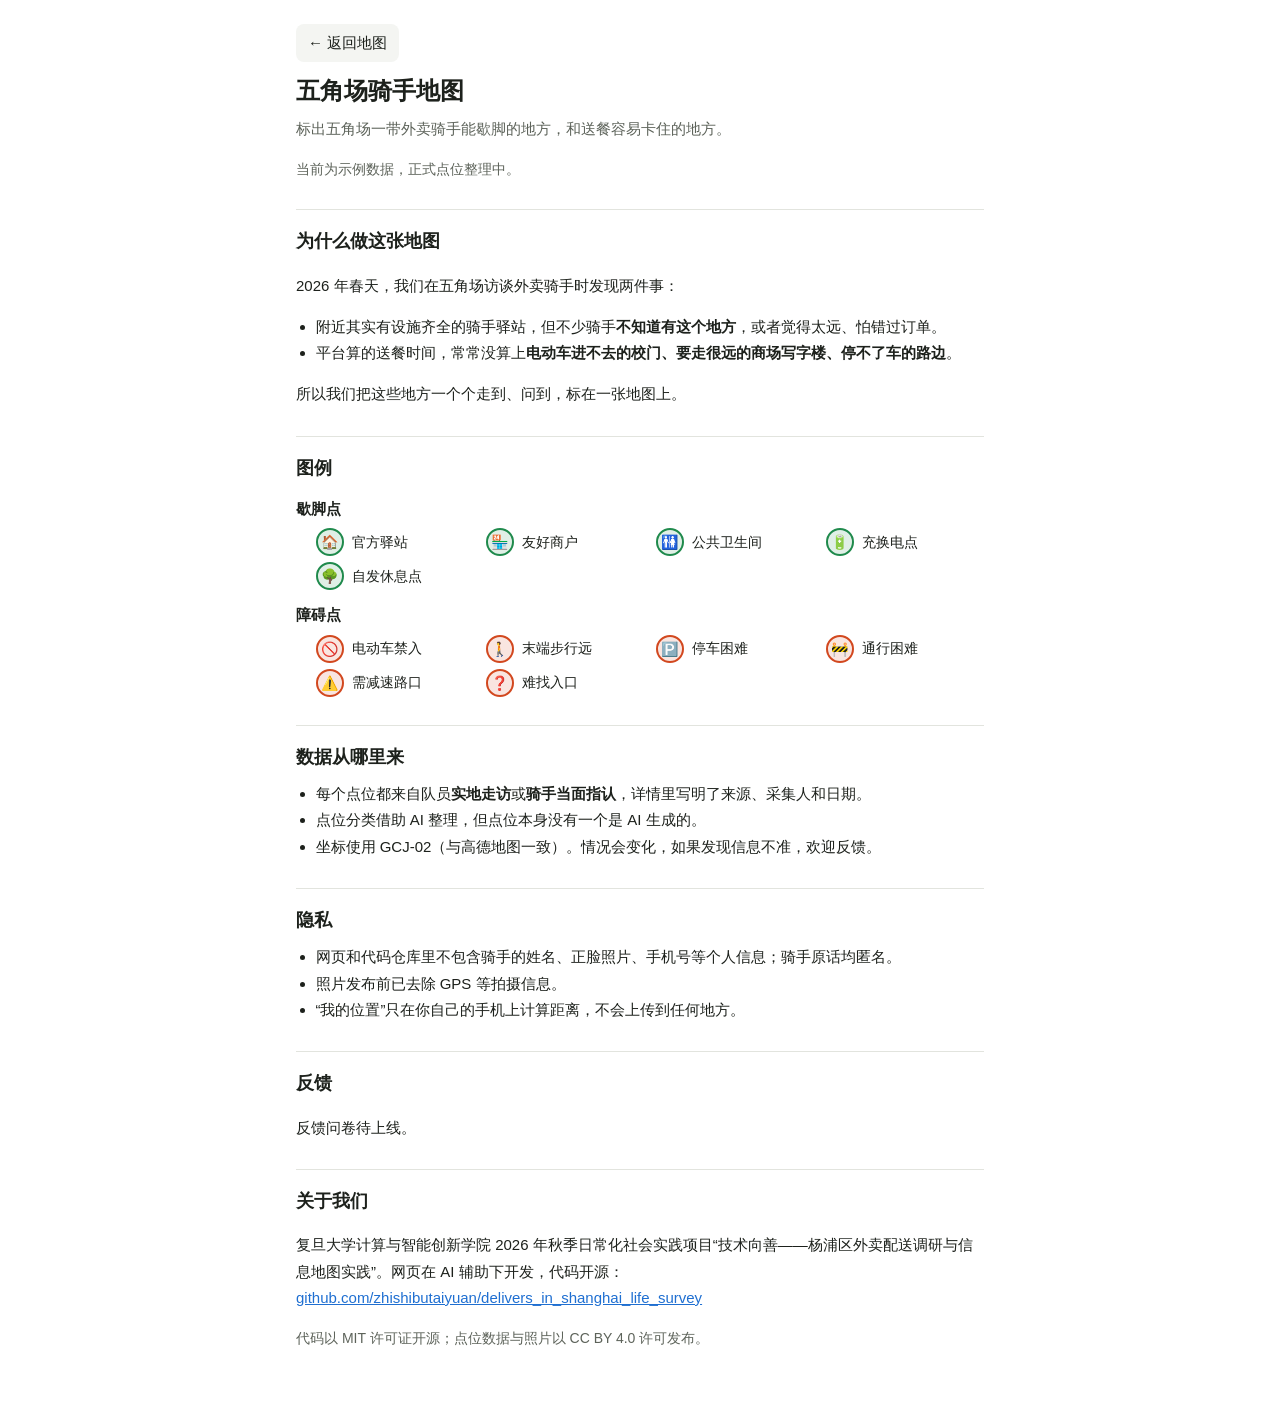
==== about.html @ ed9de967 "五角场骑手地图：网页框架、数据工具与调研文档 - 网页：Leaflet 地图，歇脚点/障碍点标注与合并，类型筛选，名称和标签搜索，   点位详情，我的位置与距离排序，高德导航，坐标拾取，手机底部面板 " ====
<!doctype html>
<html lang="zh-CN">
<head>
  <meta charset="utf-8">
  <meta name="viewport" content="width=device-width, initial-scale=1">
  <title>关于 · 五角场骑手地图</title>
  <link rel="icon" href="data:image/svg+xml,%3Csvg xmlns='http://www.w3.org/2000/svg' viewBox='0 0 32 32'%3E%3Cpath d='M16 2C10 2 6 6.5 6 12c0 7.5 10 18 10 18s10-10.5 10-18C26 6.5 22 2 16 2z' fill='%231f8a4c'/%3E%3Ccircle cx='16' cy='12' r='4' fill='white'/%3E%3C/svg%3E">
  <link rel="stylesheet" href="css/style.css">
  <style>
    html, body { height: auto; }
    .about { max-width: 720px; margin: 0 auto; padding: 24px 16px 48px; line-height: 1.75; font-size: 15px; }
    .about h1 { font-size: 24px; margin: 8px 0 4px; }
    .about h2 { font-size: 18px; margin: 28px 0 8px; padding-top: 16px; border-top: 1px solid var(--line); }
    .about .lead { color: var(--text-2); margin: 0 0 8px; }
    .about a { color: var(--accent); }
    .about ul { padding-left: 1.3em; margin: 6px 0; }
    .about .back { display: inline-block; text-decoration: none; padding: 6px 12px; background: var(--bg-soft); border-radius: 8px; color: var(--text); }
    .legend { display: grid; grid-template-columns: repeat(auto-fill, minmax(150px, 1fr)); gap: 6px 12px; margin: 8px 0; padding: 0; list-style: none; }
    .legend li { display: flex; align-items: center; gap: 8px; font-size: 14px; }
    .legend .ic { width: 28px; height: 28px; border-radius: 50%; display: grid; place-items: center; border: 2px solid var(--c); background: color-mix(in srgb, var(--c) 14%, white); font-size: 14px; flex: none; }
    .legend-title { font-weight: 600; margin-top: 12px; }
    .stats { color: var(--text-2); font-size: 14px; }
  </style>
</head>
<body>
  <main class="about">
    <a class="back" href="index.html">← 返回地图</a>
    <h1>五角场骑手地图</h1>
    <p class="lead">标出五角场一带外卖骑手能歇脚的地方，和送餐容易卡住的地方。</p>
    <p class="stats" id="stats"></p>

    <h2>为什么做这张地图</h2>
    <p>2026 年春天，我们在五角场访谈外卖骑手时发现两件事：</p>
    <ul>
      <li>附近其实有设施齐全的骑手驿站，但不少骑手<strong>不知道有这个地方</strong>，或者觉得太远、怕错过订单。</li>
      <li>平台算的送餐时间，常常没算上<strong>电动车进不去的校门、要走很远的商场写字楼、停不了车的路边</strong>。</li>
    </ul>
    <p>所以我们把这些地方一个个走到、问到，标在一张地图上。</p>

    <h2>图例</h2>
    <div id="legend"></div>

    <h2>数据从哪里来</h2>
    <ul>
      <li>每个点位都来自队员<strong>实地走访</strong>或<strong>骑手当面指认</strong>，详情里写明了来源、采集人和日期。</li>
      <li>点位分类借助 AI 整理，但点位本身没有一个是 AI 生成的。</li>
      <li>坐标使用 GCJ-02（与高德地图一致）。情况会变化，如果发现信息不准，欢迎反馈。</li>
    </ul>

    <h2>隐私</h2>
    <ul>
      <li>网页和代码仓库里不包含骑手的姓名、正脸照片、手机号等个人信息；骑手原话均匿名。</li>
      <li>照片发布前已去除 GPS 等拍摄信息。</li>
      <li>“我的位置”只在你自己的手机上计算距离，不会上传到任何地方。</li>
    </ul>

    <h2>反馈</h2>
    <p id="feedback"></p>

    <h2>关于我们</h2>
    <p>复旦大学计算与智能创新学院 2026 年秋季日常化社会实践项目“技术向善——杨浦区外卖配送调研与信息地图实践”。网页在 AI 辅助下开发，代码开源：<a id="repo" href="#"></a></p>
    <p class="stats">代码以 MIT 许可证开源；点位数据与照片以 CC BY 4.0 许可发布。</p>
  </main>

  <script src="data/taxonomy.js"></script>
  <script src="data/points.js"></script>
  <script src="js/config.js"></script>
  <script>
    (function () {
      var TAX = window.RIDER_MAP_TAXONOMY, CFG = window.RIDER_MAP_CONFIG;
      var DATA = window.RIDER_MAP_DATA || { points: [] };
      var esc = function (s) { var d = document.createElement("div"); d.textContent = s; return d.innerHTML; };

      var html = "";
      TAX.categories.forEach(function (c) {
        html += '<div class="legend-title">' + esc(c.label) + '</div><ul class="legend">';
        c.subtypes.forEach(function (s) {
          html += '<li style="--c:' + c.color + '" title="' + esc(s.hint) + '"><span class="ic">' + s.icon + "</span>" + esc(s.label) + "</li>";
        });
        html += "</ul>";
      });
      document.getElementById("legend").innerHTML = html;

      var n = { rest: 0, obstacle: 0 };
      DATA.points.forEach(function (p) { n[p.category] = (n[p.category] || 0) + 1; });
      document.getElementById("stats").textContent = DATA.isSample
        ? "当前为示例数据，正式点位整理中。"
        : "目前收录歇脚点 " + n.rest + " 个、障碍点 " + n.obstacle + " 个" + (DATA.generatedAt ? "，更新于 " + DATA.generatedAt : "") + "。";

      var fb = document.getElementById("feedback");
      if (CFG.feedbackUrl) {
        fb.innerHTML = '发现信息不准、或者知道别的歇脚点和难送的地方？<a href="' + esc(CFG.feedbackUrl) + '" target="_blank" rel="noopener">填写反馈问卷</a>。';
      } else {
        fb.textContent = "反馈问卷待上线。";
      }
      var repo = document.getElementById("repo");
      repo.href = CFG.repoUrl;
      repo.textContent = CFG.repoUrl.replace(/^https?:\/\//, "");
    })();
  </script>
</body>
</html>
---- css/style.css ----
:root {
  --bg: #ffffff;
  --bg-soft: #f4f5f2;
  --line: #e2e4de;
  --text: #1d211c;
  --text-2: #5d635a;
  --rest: #1f8a4c;
  --obstacle: #d2481f;
  --accent: #1f6fd1;
  --sample: #fff4d6;
  --sample-line: #e8c565;
  --radius: 12px;
  --panel-w: 360px;
  --shadow: 0 6px 24px rgba(20, 30, 20, 0.16);
  font-family: -apple-system, BlinkMacSystemFont, "PingFang SC", "Hiragino Sans GB", "Microsoft YaHei", "Noto Sans CJK SC", sans-serif;
  color: var(--text);
}

* { box-sizing: border-box; }
[hidden] { display: none !important; }
html, body { height: 100%; margin: 0; background: var(--bg); }
button, input { font: inherit; color: inherit; }
button { cursor: pointer; }

#app { position: fixed; inset: 0; display: flex; }
#map { flex: 1; height: 100%; background: #e9ece6; }

/* ---------- 面板 ---------- */
.panel {
  width: var(--panel-w);
  flex: none;
  height: 100%;
  overflow-y: auto;
  background: var(--bg);
  border-right: 1px solid var(--line);
  z-index: 500;
  padding-bottom: 24px;
}
.sheet-handle { display: none; }

.panel-head {
  display: flex; align-items: center; justify-content: space-between;
  padding: 16px 16px 8px;
}
.panel-head h1 { margin: 0; font-size: 20px; letter-spacing: 0.02em; }
.head-link { color: var(--text-2); text-decoration: none; font-size: 14px; padding: 6px 10px; border-radius: 8px; background: var(--bg-soft); }
.head-link:hover { color: var(--text); }

.sample-banner {
  margin: 4px 16px 8px; padding: 8px 12px; font-size: 13px; line-height: 1.5;
  background: var(--sample); border: 1px solid var(--sample-line); border-radius: 8px;
}

.search { position: relative; margin: 8px 16px 10px; }
.search input {
  width: 100%; height: 44px; padding: 0 40px 0 14px; font-size: 15px;
  border: 1px solid var(--line); border-radius: 10px; background: var(--bg-soft); outline: none;
}
.search input:focus { border-color: var(--accent); background: var(--bg); }
.search input::-webkit-search-cancel-button { display: none; }
.q-clear {
  position: absolute; right: 6px; top: 6px; width: 32px; height: 32px;
  border: 0; border-radius: 50%; background: transparent; font-size: 20px; color: var(--text-2);
}

/* 筛选 */
.filters { margin: 0 16px 8px; border: 1px solid var(--line); border-radius: var(--radius); }
.filters > summary { padding: 10px 12px; font-size: 14px; color: var(--text-2); cursor: pointer; user-select: none; }
#filter-groups { padding: 0 12px 10px; }
.fgroup { border: 0; margin: 0 0 6px; padding: 0; }
.fgroup legend { padding: 4px 0; font-weight: 600; font-size: 15px; }
.fgroup legend label { display: flex; align-items: center; gap: 6px; cursor: pointer; }
.fgroup legend .dot { width: 10px; height: 10px; border-radius: 50%; background: var(--c); }
.fgroup legend .count { color: var(--text-2); font-weight: 400; font-size: 13px; }
.fgroup input[type="checkbox"] { accent-color: var(--c); width: 16px; height: 16px; margin: 0; }
.chips { display: flex; flex-wrap: wrap; gap: 6px; }
.chip input { position: absolute; opacity: 0; pointer-events: none; }
.chip span {
  display: inline-block; padding: 6px 10px; font-size: 13px; border-radius: 999px;
  border: 1px solid var(--line); background: var(--bg); color: var(--text-2); cursor: pointer;
}
.chip span em { font-style: normal; opacity: 0.7; }
.chip input:checked + span { border-color: var(--c); color: var(--text); background: color-mix(in srgb, var(--c) 10%, white); }
.chip input:focus-visible + span { outline: 2px solid var(--accent); outline-offset: 1px; }

/* 列表 */
.result-meta { margin: 6px 16px; font-size: 13px; color: var(--text-2); }
.results { list-style: none; margin: 0; padding: 0 8px; }
.item {
  width: 100%; display: flex; align-items: center; gap: 10px; text-align: left;
  padding: 10px 8px; border: 0; border-radius: 10px; background: transparent;
}
.item:hover, .item:focus-visible { background: var(--bg-soft); outline: none; }
.item-icon {
  flex: none; width: 36px; height: 36px; border-radius: 50%; display: grid; place-items: center; font-size: 18px;
  background: color-mix(in srgb, var(--c) 14%, white); border: 2px solid var(--c);
}
.item-body { flex: 1; min-width: 0; display: flex; flex-direction: column; gap: 2px; }
.item-name { font-size: 15px; font-weight: 600; overflow: hidden; text-overflow: ellipsis; white-space: nowrap; }
.item-sub { font-size: 12px; color: var(--text-2); overflow: hidden; text-overflow: ellipsis; white-space: nowrap; }
.item-dist { flex: none; font-size: 12px; color: var(--text-2); }
.empty { padding: 16px 8px; color: var(--text-2); font-size: 14px; }

/* 详情 */
#view-detail { padding: 0 16px; }
.detail-back { border: 0; background: var(--bg-soft); padding: 8px 12px; border-radius: 8px; font-size: 14px; margin: 4px 0 12px; }
.d-type { display: inline-flex; align-items: center; gap: 6px; font-size: 13px; padding: 4px 10px 4px 4px; border-radius: 999px; background: color-mix(in srgb, var(--c) 12%, white); color: var(--c); font-weight: 600; }
.d-type span { width: 24px; height: 24px; display: grid; place-items: center; background: var(--bg); border-radius: 50%; }
#detail h2 { margin: 10px 0 4px; font-size: 21px; line-height: 1.35; }
.d-addr { margin: 0 0 10px; color: var(--text-2); font-size: 14px; }
.d-tags { display: flex; flex-wrap: wrap; gap: 6px; margin-bottom: 10px; }
.d-tags span { font-size: 12px; padding: 3px 8px; border-radius: 6px; background: var(--bg-soft); border: 1px solid var(--line); }
.d-desc { font-size: 15px; line-height: 1.65; margin: 0 0 12px; }
.d-rows { display: grid; grid-template-columns: auto 1fr; gap: 6px 12px; font-size: 14px; margin: 0 0 12px; }
.d-rows dt { color: var(--text-2); }
.d-rows dd { margin: 0; }
.d-quote { margin: 0 0 12px; padding: 10px 12px; background: var(--bg-soft); border-left: 3px solid var(--text-2); border-radius: 0 8px 8px 0; font-size: 14px; line-height: 1.6; }
.d-quote cite { display: block; margin-top: 4px; font-style: normal; font-size: 12px; color: var(--text-2); }
.d-photos { display: grid; grid-template-columns: repeat(2, 1fr); gap: 6px; margin-bottom: 12px; }
.d-photos img { width: 100%; aspect-ratio: 4 / 3; object-fit: cover; border-radius: 8px; display: block; background: var(--bg-soft); }
.d-nav {
  display: block; text-align: center; padding: 12px; border-radius: 10px; margin: 4px 0 12px;
  background: var(--accent); color: #fff; text-decoration: none; font-weight: 600; font-size: 15px;
}
.d-source { font-size: 12px; color: var(--text-2); display: flex; align-items: center; gap: 8px; flex-wrap: wrap; }
.src { padding: 2px 8px; border-radius: 6px; border: 1px solid var(--line); color: var(--text); }
.src-field { background: #e8f3ec; border-color: #b9dcc6; }
.src-rider { background: #fdeee6; border-color: #f2c6b2; }
.src-both { background: #e9f0fb; border-color: #bcd0ef; }
.d-sample { font-size: 12px; color: #8a6400; background: var(--sample); padding: 6px 10px; border-radius: 6px; }

/* ---------- 地图元素 ---------- */
.pin-wrap { background: none; border: 0; }
.pin {
  width: 34px; height: 34px; margin: 1px 0 0;
  border-radius: 50% 50% 50% 0; transform: rotate(-45deg);
  background: var(--c); border: 2px solid #fff; box-shadow: 0 2px 6px rgba(0, 0, 0, 0.35);
  display: grid; place-items: center; transition: transform 0.15s;
}
.pin span { transform: rotate(45deg); font-size: 16px; line-height: 1; }
.pin.is-selected { transform: rotate(-45deg) scale(1.25); border-color: #111; z-index: 1; }
.cluster-wrap { background: none; border: 0; }
.cluster {
  width: 42px; height: 42px; border-radius: 50%; display: grid; place-items: center;
  box-shadow: 0 2px 6px rgba(0, 0, 0, 0.3);
}
.cluster span {
  width: 30px; height: 30px; border-radius: 50%; background: #fff; display: grid; place-items: center;
  font-weight: 700; font-size: 14px; color: var(--text);
}
.user-dot { fill: var(--accent); fill-opacity: 1; stroke: #fff; stroke-width: 3; }
.user-acc { fill: var(--accent); fill-opacity: 0.12; stroke: var(--accent); stroke-opacity: 0.4; stroke-width: 1; }

.map-btns a { display: grid !important; place-items: center; }
.map-btns svg { width: 18px; height: 18px; fill: none; stroke: #333; stroke-width: 2; stroke-linecap: round; stroke-linejoin: round; }
.map-btns #btn-locate svg circle:first-child { fill: #333; stroke: none; }
.map-btns a.is-on { background: #e7f0fc; }
.map-btns a.is-on svg { stroke: var(--accent); }
.map-btns a.is-on#btn-locate svg circle:first-child { fill: var(--accent); }
.leaflet-touch .leaflet-bar a { width: 36px; height: 36px; line-height: 36px; }
.leaflet-control-layers-toggle { width: 36px !important; height: 36px !important; }
.leaflet-container { font: inherit; }

/* 坐标拾取 */
body.picking #map { cursor: crosshair; }
body.picking .pin-wrap, body.picking .cluster-wrap { pointer-events: none; opacity: 0.55; }
.pick-bar {
  position: fixed; top: 12px; left: calc(var(--panel-w) + 12px); right: 64px; z-index: 900;
  display: flex; align-items: center; justify-content: space-between; gap: 10px; flex-wrap: wrap;
  background: #1d211c; color: #fff; padding: 10px 14px; border-radius: 10px; box-shadow: var(--shadow); font-size: 14px;
}
.pick-actions { display: flex; gap: 8px; }
.pick-actions button { border: 0; border-radius: 8px; padding: 6px 12px; background: #fff; color: #1d211c; font-size: 14px; }
.pick-actions #pick-exit { background: #444; color: #fff; }
.pick-pin { background: none; border: 0; }
.pick-pin div { width: 24px; height: 24px; border-radius: 50%; border: 3px solid #e0262f; background: rgba(224, 38, 47, 0.2); }
.pick-pop { font-size: 14px; line-height: 1.7; }
.pick-pop b { font-family: ui-monospace, Consolas, monospace; }
.pick-pop button { margin-top: 6px; width: 100%; padding: 8px; border: 0; border-radius: 8px; background: var(--accent); color: #fff; font-size: 13px; }
.pick-pop p { margin: 6px 0 0 !important; font-size: 12px; color: var(--text-2); }

.toast {
  position: fixed; left: calc(50% + var(--panel-w) / 2); bottom: 28px; transform: translate(-50%, 20px); opacity: 0; pointer-events: none;
  z-index: 1200; background: rgba(29, 33, 28, 0.92); color: #fff; padding: 8px 14px; border-radius: 999px; font-size: 14px;
  transition: opacity 0.2s, transform 0.2s; max-width: calc(100vw - 32px); text-align: center;
}
.toast.show { opacity: 1; transform: translate(-50%, 0); }

/* ---------- 手机：底部面板 ---------- */
@media (max-width: 760px) {
  #app { display: block; }
  #map { position: absolute; inset: 0; }
  .panel {
    position: fixed; left: 0; right: 0; bottom: 0; width: auto;
    border-right: 0; border-radius: 16px 16px 0 0; box-shadow: var(--shadow); z-index: 1100;
    transition: height 0.25s ease; padding-bottom: calc(16px + env(safe-area-inset-bottom));
  }
  .panel[data-sheet="closed"] { height: 172px; overflow: hidden; }
  .panel[data-sheet="half"] { height: 52vh; }
  .panel[data-sheet="open"] { height: 86vh; }
  .sheet-handle {
    display: block; width: 100%; height: 22px; border: 0; background: transparent; padding: 8px 0 0;
    position: sticky; top: 0; z-index: 2;
  }
  .sheet-handle span { display: block; width: 44px; height: 5px; border-radius: 3px; background: #c9ccc4; margin: 0 auto; }
  .panel-head { padding: 4px 16px 4px; }
  .panel-head h1 { font-size: 18px; }
  .sample-banner { font-size: 12px; padding: 6px 10px; }
  .search { margin: 6px 16px 8px; }
  .panel[data-sheet="closed"] .sample-banner { white-space: nowrap; overflow: hidden; text-overflow: ellipsis; }
  .pick-bar { left: 12px; right: 12px; top: auto; bottom: 184px; }
  .leaflet-bottom.leaflet-right { bottom: 172px; }
  .toast { left: 50%; top: 12px; bottom: auto; transform: translate(-50%, -20px); }
}
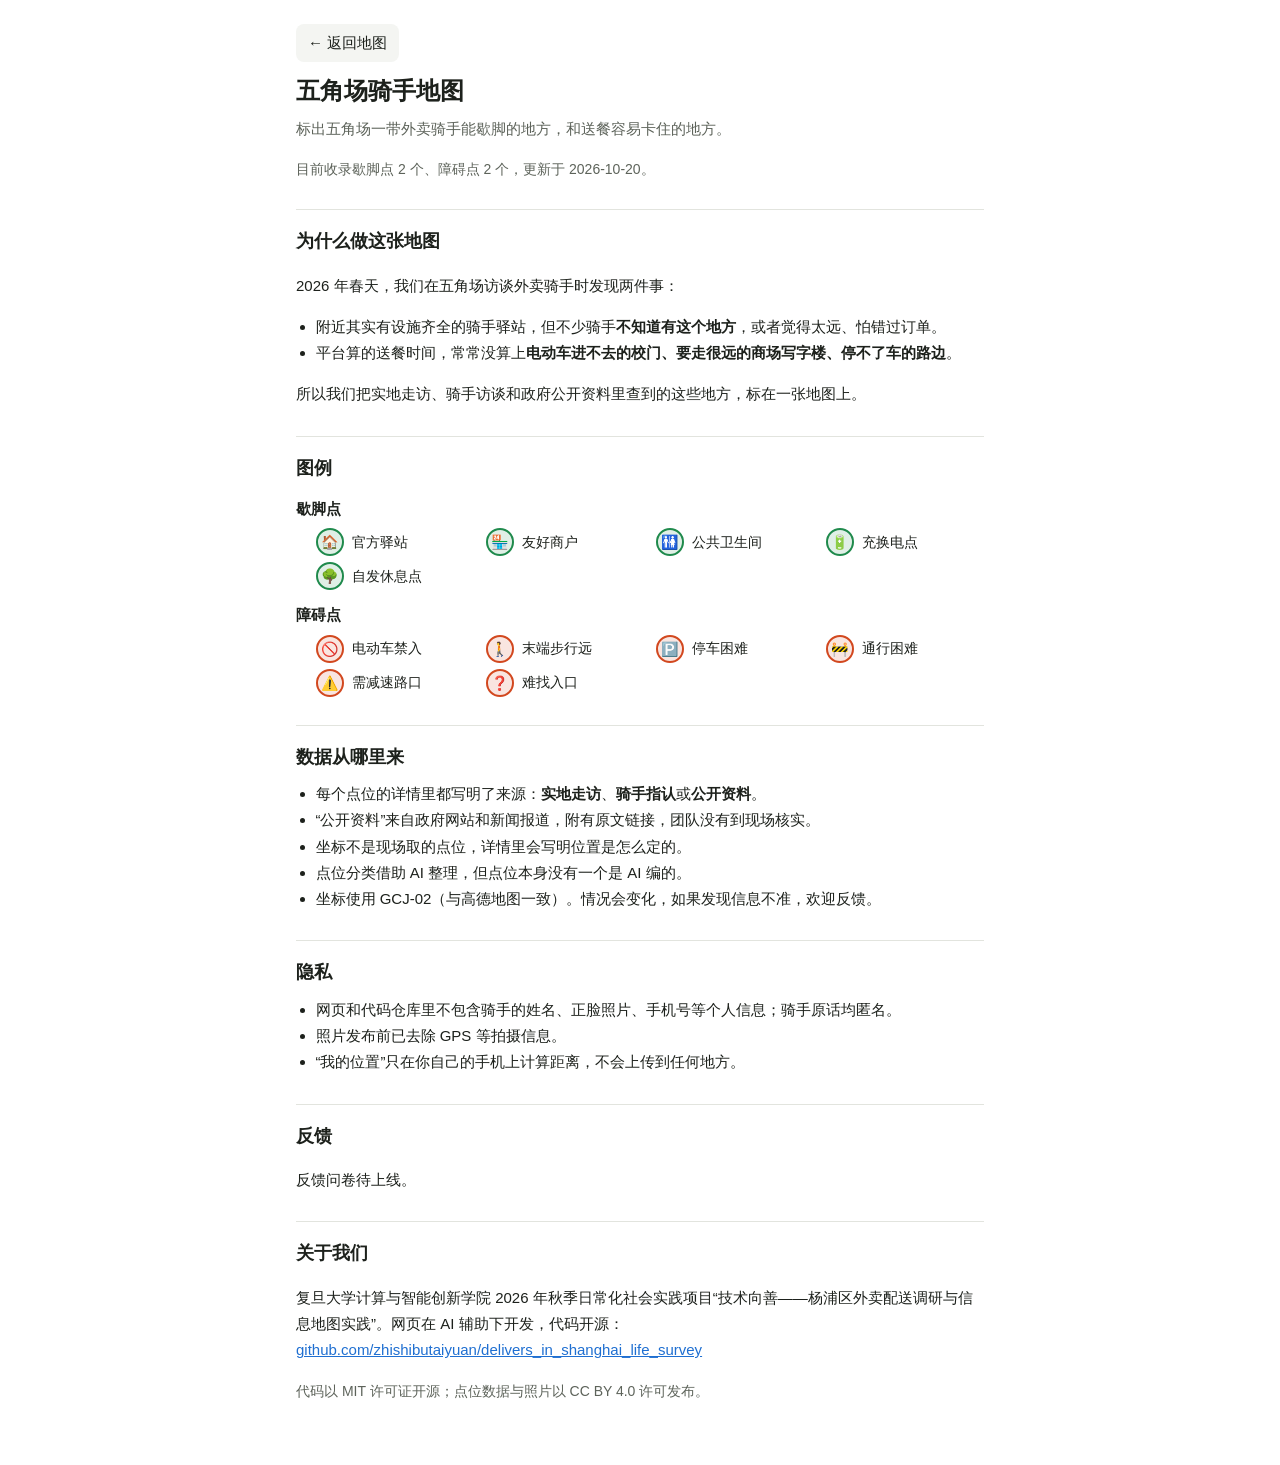
==== commit 4347d988: "改用真实点位：春季实地记录与政府公开资料，删除示例数据 - 数据：4 个点位（新心驿站、YOUNG北小站、诚品国际中环大厦周边、复旦邯郸校区），   每个点位标注来源、出处链接和坐标标定方式 - 新增" ====
--- a/about.html
+++ b/about.html
@@ -35,15 +35,17 @@
       <li>附近其实有设施齐全的骑手驿站，但不少骑手<strong>不知道有这个地方</strong>，或者觉得太远、怕错过订单。</li>
       <li>平台算的送餐时间，常常没算上<strong>电动车进不去的校门、要走很远的商场写字楼、停不了车的路边</strong>。</li>
     </ul>
-    <p>所以我们把这些地方一个个走到、问到，标在一张地图上。</p>
+    <p>所以我们把实地走访、骑手访谈和政府公开资料里查到的这些地方，标在一张地图上。</p>
 
     <h2>图例</h2>
     <div id="legend"></div>
 
     <h2>数据从哪里来</h2>
     <ul>
-      <li>每个点位都来自队员<strong>实地走访</strong>或<strong>骑手当面指认</strong>，详情里写明了来源、采集人和日期。</li>
-      <li>点位分类借助 AI 整理，但点位本身没有一个是 AI 生成的。</li>
+      <li>每个点位的详情里都写明了来源：<strong>实地走访</strong>、<strong>骑手指认</strong>或<strong>公开资料</strong>。</li>
+      <li>“公开资料”来自政府网站和新闻报道，附有原文链接，团队没有到现场核实。</li>
+      <li>坐标不是现场取的点位，详情里会写明位置是怎么定的。</li>
+      <li>点位分类借助 AI 整理，但点位本身没有一个是 AI 编的。</li>
       <li>坐标使用 GCJ-02（与高德地图一致）。情况会变化，如果发现信息不准，欢迎反馈。</li>
     </ul>
 
--- a/css/style.css
+++ b/css/style.css
@@ -11,6 +11,7 @@
   --sample-line: #e8c565;
   --radius: 12px;
   --panel-w: 360px;
+  --sheet-closed: 214px;   /* 手机底部面板收起时的高度 */
   --shadow: 0 6px 24px rgba(20, 30, 20, 0.16);
   font-family: -apple-system, BlinkMacSystemFont, "PingFang SC", "Hiragino Sans GB", "Microsoft YaHei", "Noto Sans CJK SC", sans-serif;
   color: var(--text);
@@ -43,8 +44,19 @@
   padding: 16px 16px 8px;
 }
 .panel-head h1 { margin: 0; font-size: 20px; letter-spacing: 0.02em; }
-.head-link { color: var(--text-2); text-decoration: none; font-size: 14px; padding: 6px 10px; border-radius: 8px; background: var(--bg-soft); }
+.head-actions { display: flex; gap: 6px; }
+.head-link { color: var(--text-2); text-decoration: none; font-size: 14px; padding: 6px 10px; border: 0; border-radius: 8px; background: var(--bg-soft); }
 .head-link:hover { color: var(--text); }
+.head-link[aria-pressed="true"] { background: var(--text); color: #fff; }
+
+/* 常用搜索 */
+.quick { display: flex; gap: 6px; margin: -2px 16px 10px; overflow-x: auto; scrollbar-width: none; }
+.quick::-webkit-scrollbar { display: none; }
+.quick button {
+  flex: none; padding: 6px 12px; font-size: 14px; border-radius: 999px;
+  border: 1px solid var(--line); background: var(--bg); color: var(--text);
+}
+.quick button:hover { background: var(--bg-soft); }
 
 .sample-banner {
   margin: 4px 16px 8px; padding: 8px 12px; font-size: 13px; line-height: 1.5;
@@ -127,6 +139,10 @@
 .src-field { background: #e8f3ec; border-color: #b9dcc6; }
 .src-rider { background: #fdeee6; border-color: #f2c6b2; }
 .src-both { background: #e9f0fb; border-color: #bcd0ef; }
+.src-public { background: #f1effa; border-color: #cfc7ec; }
+.d-note { font-size: 12px; line-height: 1.6; color: var(--text-2); margin: 6px 0 0; }
+.d-note a { color: var(--accent); }
+body.big .d-note { font-size: 15px; }
 .d-sample { font-size: 12px; color: #8a6400; background: var(--sample); padding: 6px 10px; border-radius: 6px; }
 
 /* ---------- 地图元素 ---------- */
@@ -139,6 +155,12 @@
 }
 .pin span { transform: rotate(45deg); font-size: 16px; line-height: 1; }
 .pin.is-selected { transform: rotate(-45deg) scale(1.25); border-color: #111; z-index: 1; }
+.pin-wrap.is-sample .pin { filter: saturate(0.45); }
+.sample-tag {
+  position: absolute; left: 50%; top: 36px; transform: translateX(-50%);
+  font-size: 11px; font-weight: 700; line-height: 1; padding: 2px 4px; border-radius: 4px; white-space: nowrap;
+  background: var(--sample); border: 1px solid var(--sample-line); color: #7a5600;
+}
 .cluster-wrap { background: none; border: 0; }
 .cluster {
   width: 42px; height: 42px; border-radius: 50%; display: grid; place-items: center;
@@ -186,6 +208,25 @@
 }
 .toast.show { opacity: 1; transform: translate(-50%, 0); }
 
+/* ---------- 大字模式 ---------- */
+body.big { --sheet-closed: 262px; }
+body.big .panel-head h1 { font-size: 22px; }
+body.big .head-link, body.big .quick button { font-size: 17px; padding: 8px 14px; }
+body.big .search input { height: 52px; font-size: 18px; }
+body.big .sample-banner { font-size: 15px; }
+body.big .filters > summary, body.big .fgroup legend { font-size: 17px; }
+body.big .chip span { font-size: 16px; padding: 8px 12px; }
+body.big .result-meta { font-size: 15px; }
+body.big .item-name { font-size: 19px; }
+body.big .item-sub, body.big .item-dist { font-size: 15px; }
+body.big .item-icon { width: 44px; height: 44px; font-size: 22px; }
+body.big #detail h2 { font-size: 26px; }
+body.big .d-type, body.big .d-addr, body.big .d-rows, body.big .d-source, body.big .d-sample { font-size: 16px; }
+body.big .d-tags span { font-size: 15px; }
+body.big .d-desc, body.big .d-quote { font-size: 18px; }
+body.big .d-nav, body.big .detail-back { font-size: 18px; }
+body.big .pick-bar, body.big .toast { font-size: 17px; }
+
 /* ---------- 手机：底部面板 ---------- */
 @media (max-width: 760px) {
   #app { display: block; }
@@ -195,7 +236,7 @@
     border-right: 0; border-radius: 16px 16px 0 0; box-shadow: var(--shadow); z-index: 1100;
     transition: height 0.25s ease; padding-bottom: calc(16px + env(safe-area-inset-bottom));
   }
-  .panel[data-sheet="closed"] { height: 172px; overflow: hidden; }
+  .panel[data-sheet="closed"] { height: var(--sheet-closed); overflow: hidden; }
   .panel[data-sheet="half"] { height: 52vh; }
   .panel[data-sheet="open"] { height: 86vh; }
   .sheet-handle {
@@ -208,7 +249,7 @@
   .sample-banner { font-size: 12px; padding: 6px 10px; }
   .search { margin: 6px 16px 8px; }
   .panel[data-sheet="closed"] .sample-banner { white-space: nowrap; overflow: hidden; text-overflow: ellipsis; }
-  .pick-bar { left: 12px; right: 12px; top: auto; bottom: 184px; }
-  .leaflet-bottom.leaflet-right { bottom: 172px; }
+  .pick-bar { left: 12px; right: 12px; top: auto; bottom: calc(var(--sheet-closed) + 12px); }
+  .leaflet-bottom.leaflet-right { bottom: var(--sheet-closed); }
   .toast { left: 50%; top: 12px; bottom: auto; transform: translate(-50%, -20px); }
 }
